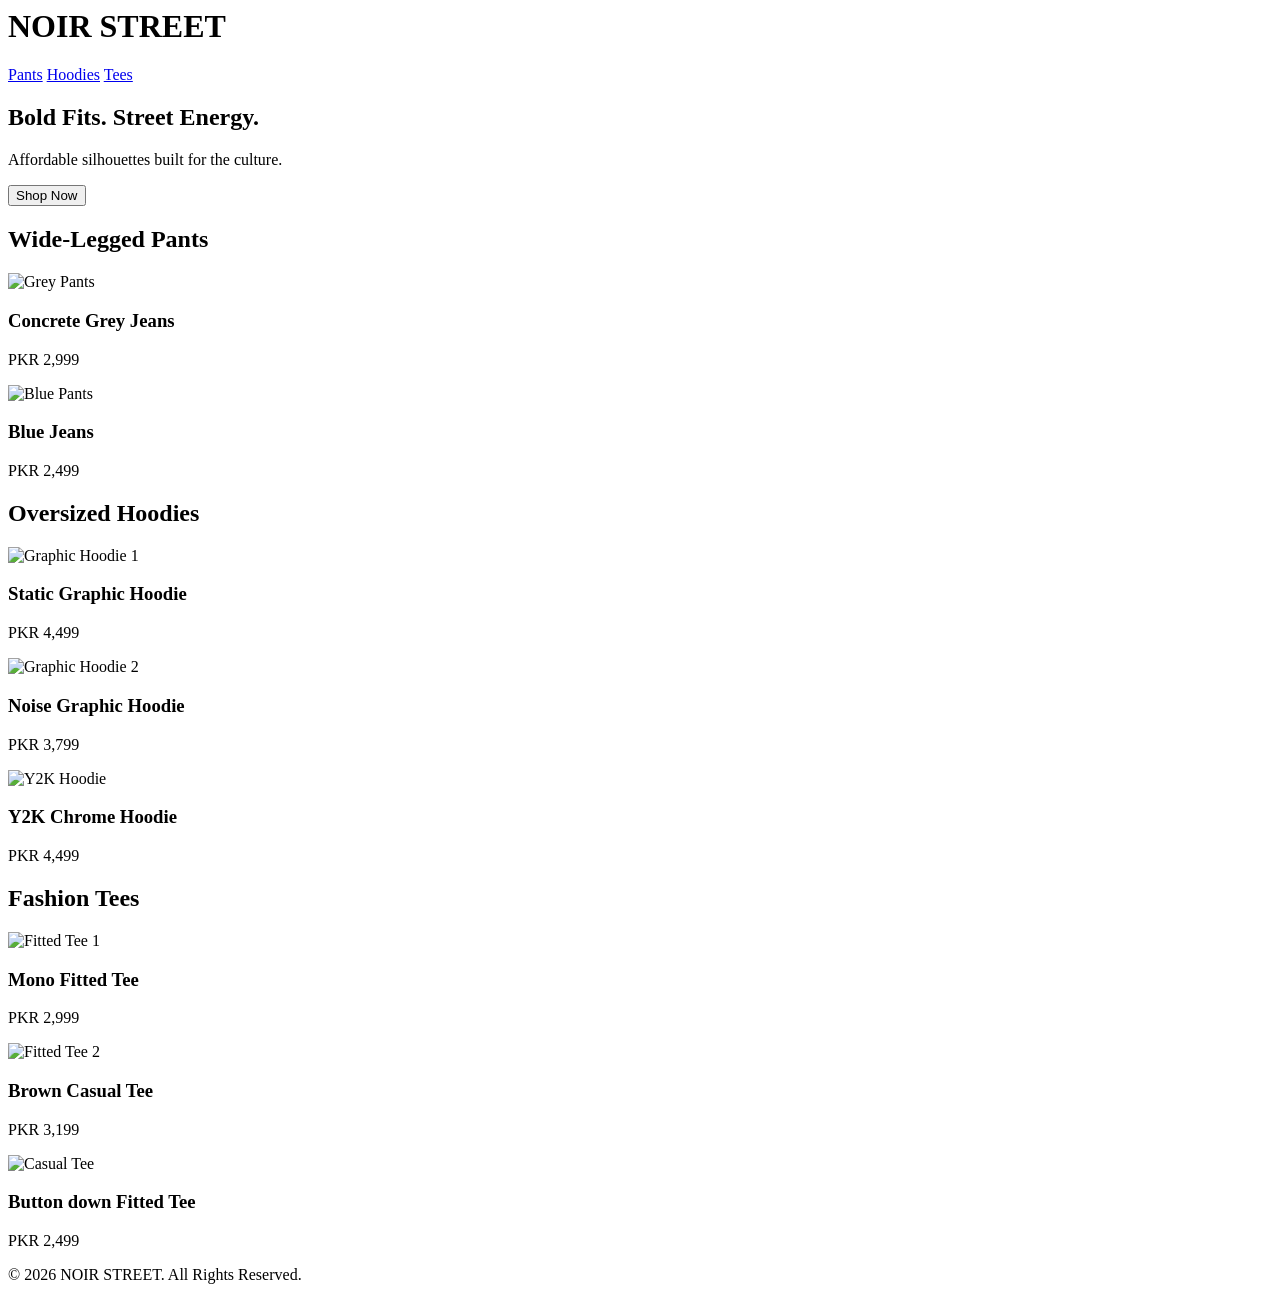
==== index.html @ 78a57d96 "Update and rename clothingBrand.html to index.html" ====
<html lang="en">
<head>
  <meta charset="UTF-8">
  <title>NOIR STREET</title>
  <link rel="stylesheet" href="style.css">
  <link href="https://fonts.googleapis.com/css2?family=Montserrat:wght@300;400;600&family=Oswald:wght@400;600&display=swap" rel="stylesheet">
</head>
<body>

<header>
  <h1>NOIR STREET</h1>
  <nav>
    <a href="#pants">Pants</a>
    <a href="#hoodies">Hoodies</a>
    <a href="#tees">Tees</a>
  </nav>
</header>

<section class="hero">
  <h2>Bold Fits. Street Energy.</h2>
  <p>Affordable silhouettes built for the culture.</p>
<a href="brandform.html">
  <button>Shop Now</button>
</a>
</section>

<!-- PANTS -->
<section id="pants" class="section">
  <h2>Wide-Legged Pants</h2>
  <div class="grid">
    <div class="card">
      <img src="grey-pants.png" alt="Grey Pants">
            <h3>Concrete Grey Jeans</h3>
      <p>PKR 2,999</p>
    </div>
    <div class="card">
      <img src="blue-pants.png" alt="Blue Pants">
      <h3>Blue Jeans</h3>
      <p>PKR 2,499</p>
    </div>
  </div>
</section>

<!-- HOODIES -->
<section id="hoodies" class="section dark">
  <h2>Oversized Hoodies</h2>
    <div class="grid">
    <div class="card">
      <img src="hoodie1.png" alt="Graphic Hoodie 1">
      <h3>Static Graphic Hoodie</h3>
      <p>PKR 4,499</p>
    </div>
    <div class="card">
      <img src="hoodie2.png" alt="Graphic Hoodie 2">
      <h3>Noise Graphic Hoodie</h3>
      <p>PKR 3,799</p>
    </div>
    <div class="card">
      <img src="hoodie3.png" alt="Y2K Hoodie">
      <h3>Y2K Chrome Hoodie</h3>
      <p>PKR 4,499</p>
    </div>
  </div>
</section>

<!-- TEES -->
<section id="tees" class="section">
  <h2>Fashion Tees</h2>
  <div class="grid">
    <div class="card">
      <img src="tee1.png" alt="Fitted Tee 1">
      <h3>Mono Fitted Tee</h3>
      <p>PKR 2,999</p>
    </div>
    <div class="card">
      <img src="tee2.png" alt="Fitted Tee 2">
      <h3>Brown Casual Tee</h3>
      <p>PKR 3,199</p>
    </div>
    <div class="card">
      <img src="tee3.png" alt="Casual Tee">
      <h3>Button down Fitted Tee</h3>
            <p>PKR 2,499</p>
    </div>
  </div>
</section>

<footer>
  <p>© 2026 NOIR STREET. All Rights Reserved.</p>
</footer>

</body>
</html>
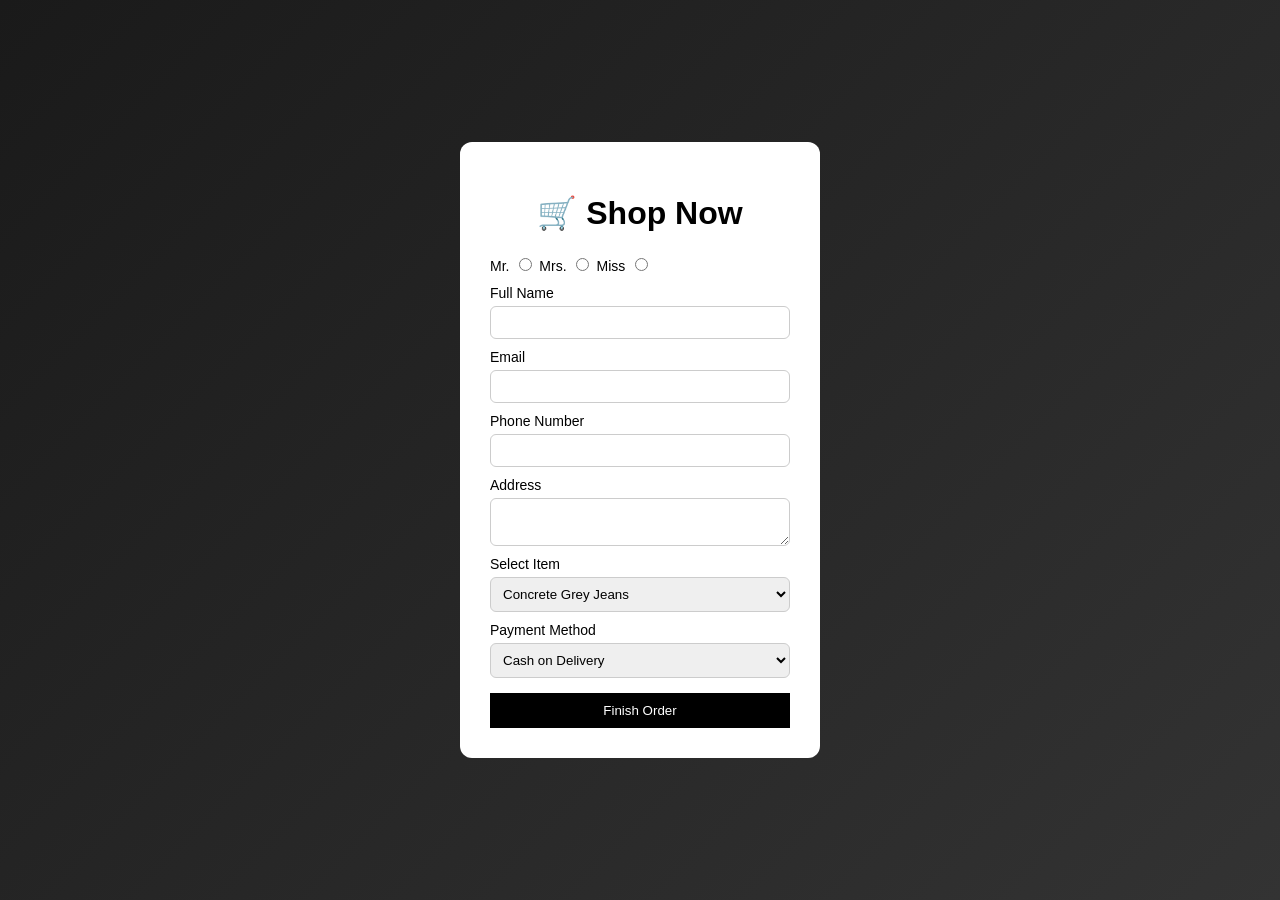
==== commit c51b4aa3: "l" ====
--- a/index.html
+++ b/index.html
@@ -1,93 +1,62 @@
+<!DOCTYPE html>
+
 <html lang="en">
+
 <head>
   <meta charset="UTF-8">
-  <title>NOIR STREET</title>
-  <link rel="stylesheet" href="style.css">
-  <link href="https://fonts.googleapis.com/css2?family=Montserrat:wght@300;400;600&family=Oswald:wght@400;600&display=swap" rel="stylesheet">
+  <title>Order NOIR STREET</title>
+  <link rel="stylesheet" href="form.css">
 </head>
+
 <body>
+<div class="form-container">
+  <h1>🛒 Shop Now</h1>
 
-<header>
-  <h1>NOIR STREET</h1>
-  <nav>
-    <a href="#pants">Pants</a>
-    <a href="#hoodies">Hoodies</a>
-    <a href="#tees">Tees</a>
-  </nav>
-</header>
+  <form>
+    <div>
+    <label>Mr.</label>
+    <input type="radio" name="title">
 
-<section class="hero">
-  <h2>Bold Fits. Street Energy.</h2>
-  <p>Affordable silhouettes built for the culture.</p>
-<a href="brandform.html">
-  <button>Shop Now</button>
-</a>
-</section>
+    <label>Mrs.</label>
+    <input type="radio" name="title">
 
-<!-- PANTS -->
-<section id="pants" class="section">
-  <h2>Wide-Legged Pants</h2>
-  <div class="grid">
-    <div class="card">
-      <img src="grey-pants.png" alt="Grey Pants">
-            <h3>Concrete Grey Jeans</h3>
-      <p>PKR 2,999</p>
+     <label>Miss</label>
+    <input type="radio" name="title">
     </div>
-    <div class="card">
-      <img src="blue-pants.png" alt="Blue Pants">
-      <h3>Blue Jeans</h3>
-      <p>PKR 2,499</p>
-    </div>
-  </div>
-</section>
 
-<!-- HOODIES -->
-<section id="hoodies" class="section dark">
-  <h2>Oversized Hoodies</h2>
-    <div class="grid">
-    <div class="card">
-      <img src="hoodie1.png" alt="Graphic Hoodie 1">
-      <h3>Static Graphic Hoodie</h3>
-      <p>PKR 4,499</p>
-    </div>
-    <div class="card">
-      <img src="hoodie2.png" alt="Graphic Hoodie 2">
-      <h3>Noise Graphic Hoodie</h3>
-      <p>PKR 3,799</p>
-    </div>
-    <div class="card">
-      <img src="hoodie3.png" alt="Y2K Hoodie">
-      <h3>Y2K Chrome Hoodie</h3>
-      <p>PKR 4,499</p>
-    </div>
-  </div>
-</section>
+    <label>Full Name</label>
+    <input type="text" required>
 
-<!-- TEES -->
-<section id="tees" class="section">
-  <h2>Fashion Tees</h2>
-  <div class="grid">
-    <div class="card">
-      <img src="tee1.png" alt="Fitted Tee 1">
-      <h3>Mono Fitted Tee</h3>
-      <p>PKR 2,999</p>
-    </div>
-    <div class="card">
-      <img src="tee2.png" alt="Fitted Tee 2">
-      <h3>Brown Casual Tee</h3>
-      <p>PKR 3,199</p>
-    </div>
-    <div class="card">
-      <img src="tee3.png" alt="Casual Tee">
-      <h3>Button down Fitted Tee</h3>
-            <p>PKR 2,499</p>
-    </div>
-  </div>
-</section>
+    <label>Email</label>
+    <input type="email" required>
 
-<footer>
-  <p>© 2026 NOIR STREET. All Rights Reserved.</p>
-</footer>
+    <label>Phone Number</label>
+    <input type="number" required>
+
+    <label>Address</label>
+    <textarea required></textarea>
+
+    <label>Select Item</label>
+    <select>
+      <option>Concrete Grey Jeans</option>
+      <option>Midnight Blue Jeans</option>
+      <option>Static Graphic Hoodie</option>
+      <option>Noise Graphic Hoodie</option>
+      <option>Y2K Chrome Hoodie</option>
+      <option>Mono Fitted Tee</option>
+      <option>Brown Casual Tee</option>
+      <option>Button down Fitted Tee</option>
+    </select>
+
+    <label>Payment Method</label>
+    <select>
+      <option>Cash on Delivery</option>
+      <option>Card</option>
+      <option>EasyPaisa / JazzCash</option>
+    </select>
+    <button type="submit">Finish Order</button>
+  </form>
+</div>
 
 </body>
 </html>
--- a/form.css
+++ b/form.css
@@ -0,0 +1,50 @@
+body {
+  margin: 0;
+  font-family: Arial, sans-serif;
+  background: linear-gradient(135deg, #1a1a1a, #333);
+  display: flex;
+  justify-content: center;
+  align-items: center;
+  height: 100vh;
+}
+
+.form-container {
+  background: #fff;
+  padding: 30px;
+  border-radius: 12px;
+  width: 300px;
+}
+
+h1 {
+  text-align: center;
+}
+
+form {
+  display: flex;
+  flex-direction: column;
+}
+
+label {
+  margin-top: 10px;
+  font-size: 14px;
+}
+
+input, textarea, select {
+  padding: 8px;
+  margin-top: 5px;
+  border-radius: 6px;
+  border: 1px solid #ccc;
+}
+
+button {
+  margin-top: 15px;
+  padding: 10px;
+  border: none;
+  background: black;
+  color: white;
+  cursor: pointer;
+}
+
+button:hover {
+  background: #333;
+}
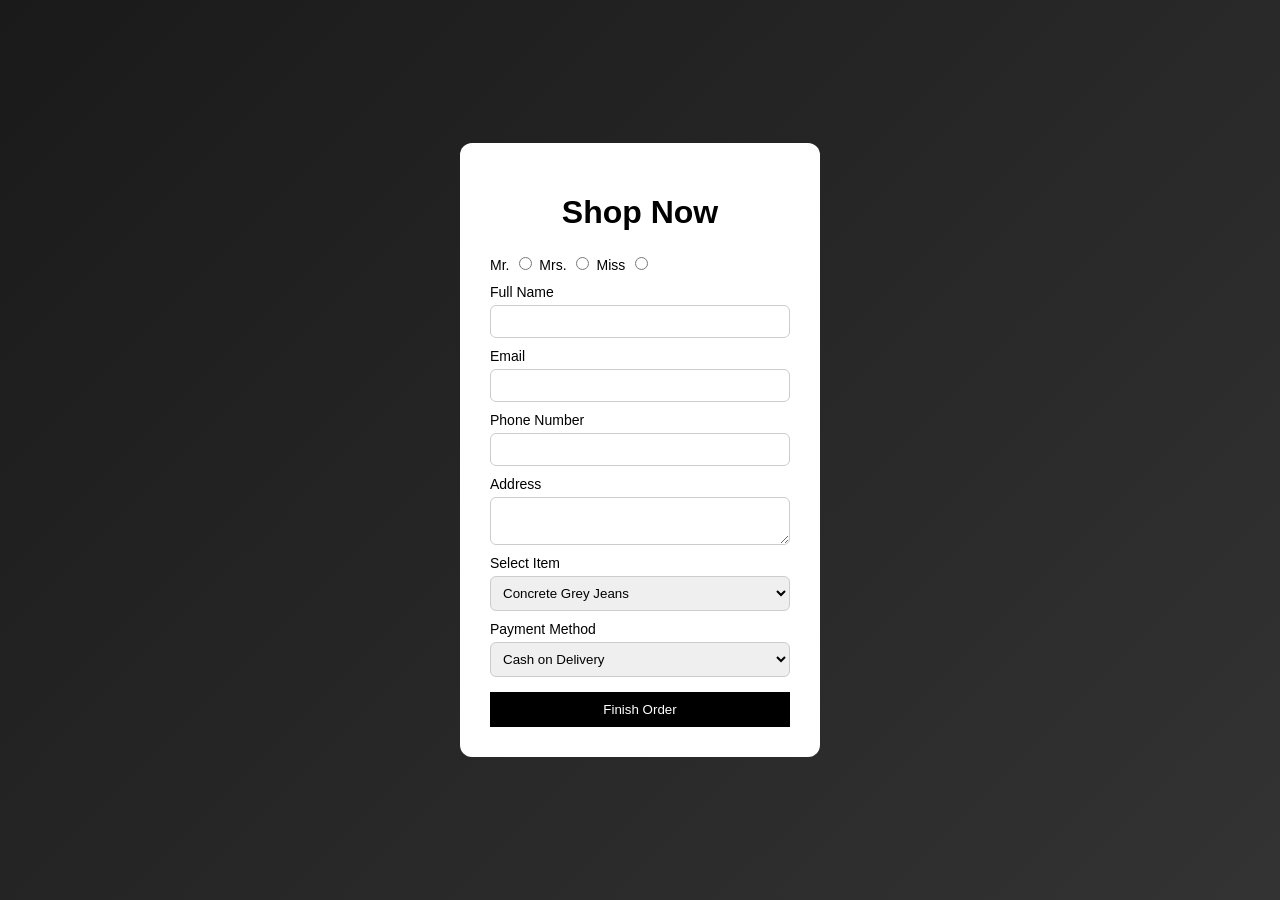
==== commit 0f265664: "Update index.html" ====
--- a/index.html
+++ b/index.html
@@ -10,7 +10,7 @@
 
 <body>
 <div class="form-container">
-  <h1>🛒 Shop Now</h1>
+  <h1>Shop Now</h1>
 
   <form>
     <div>
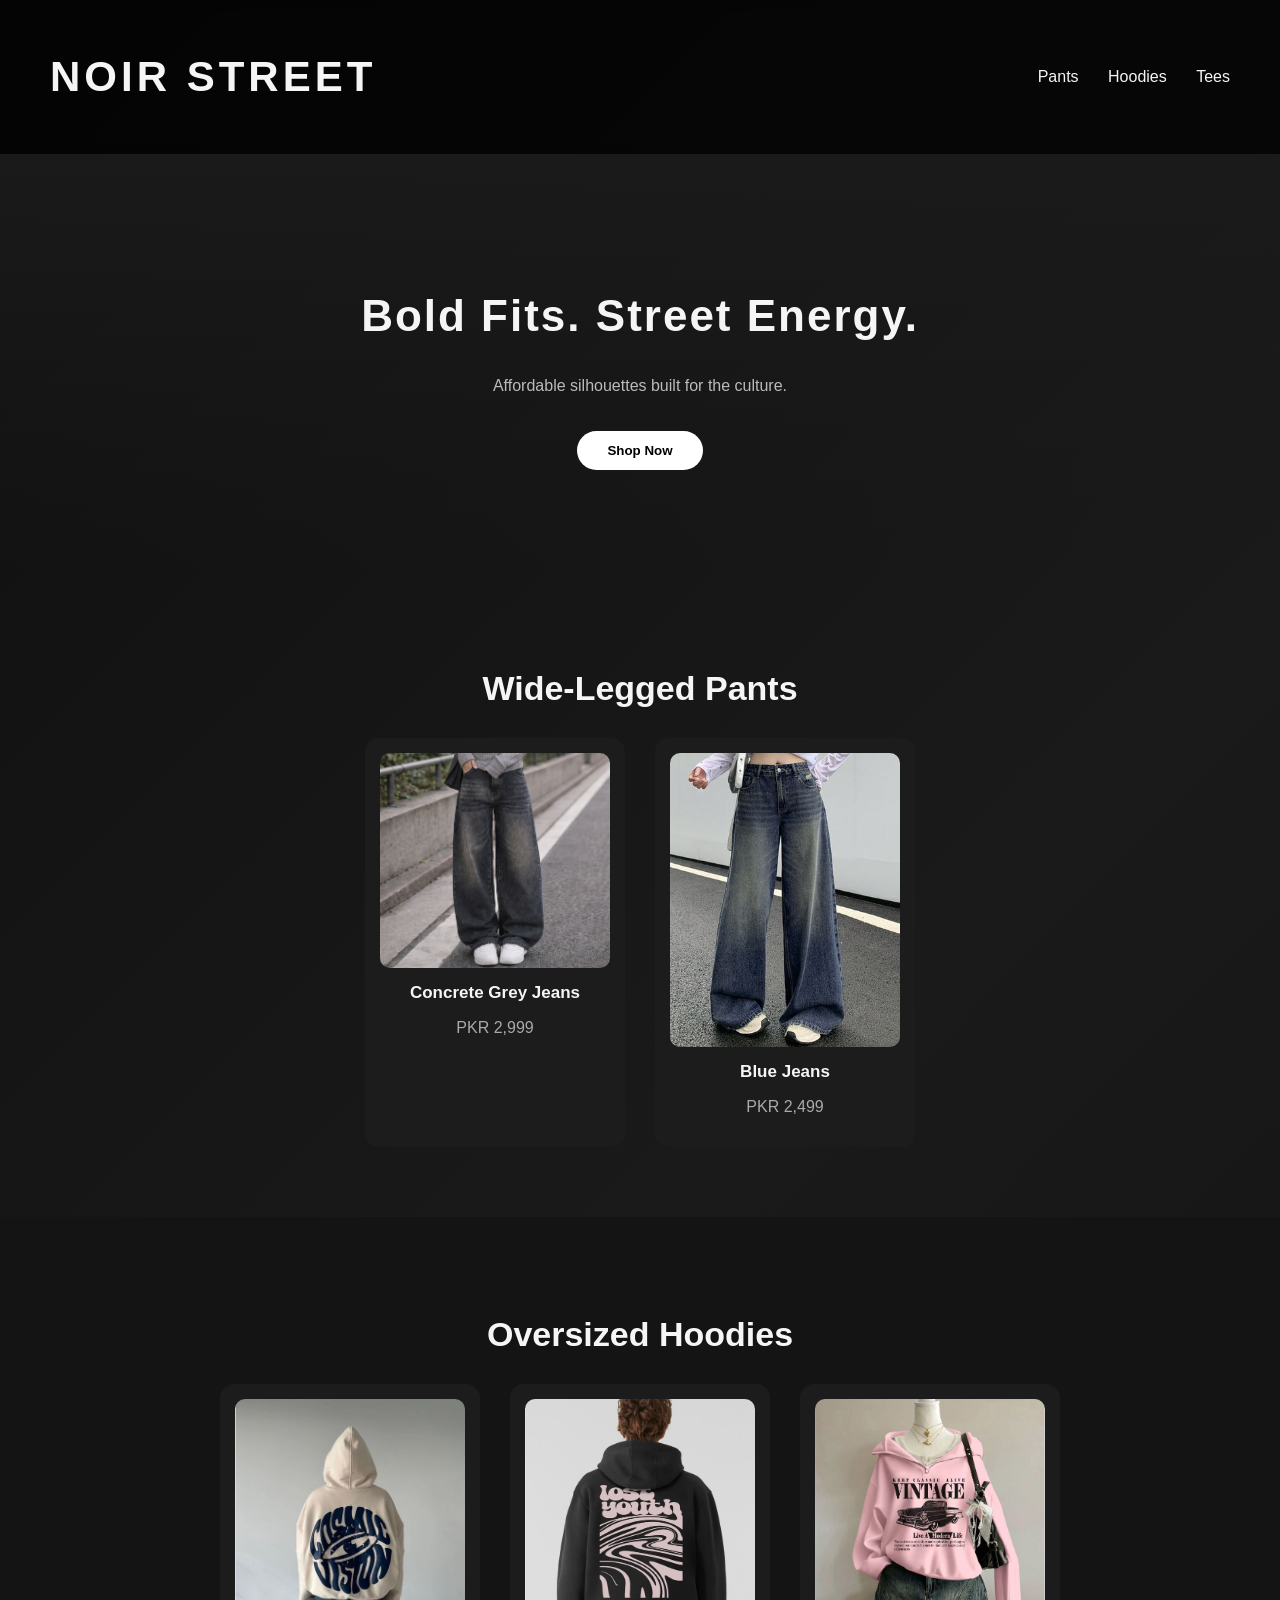
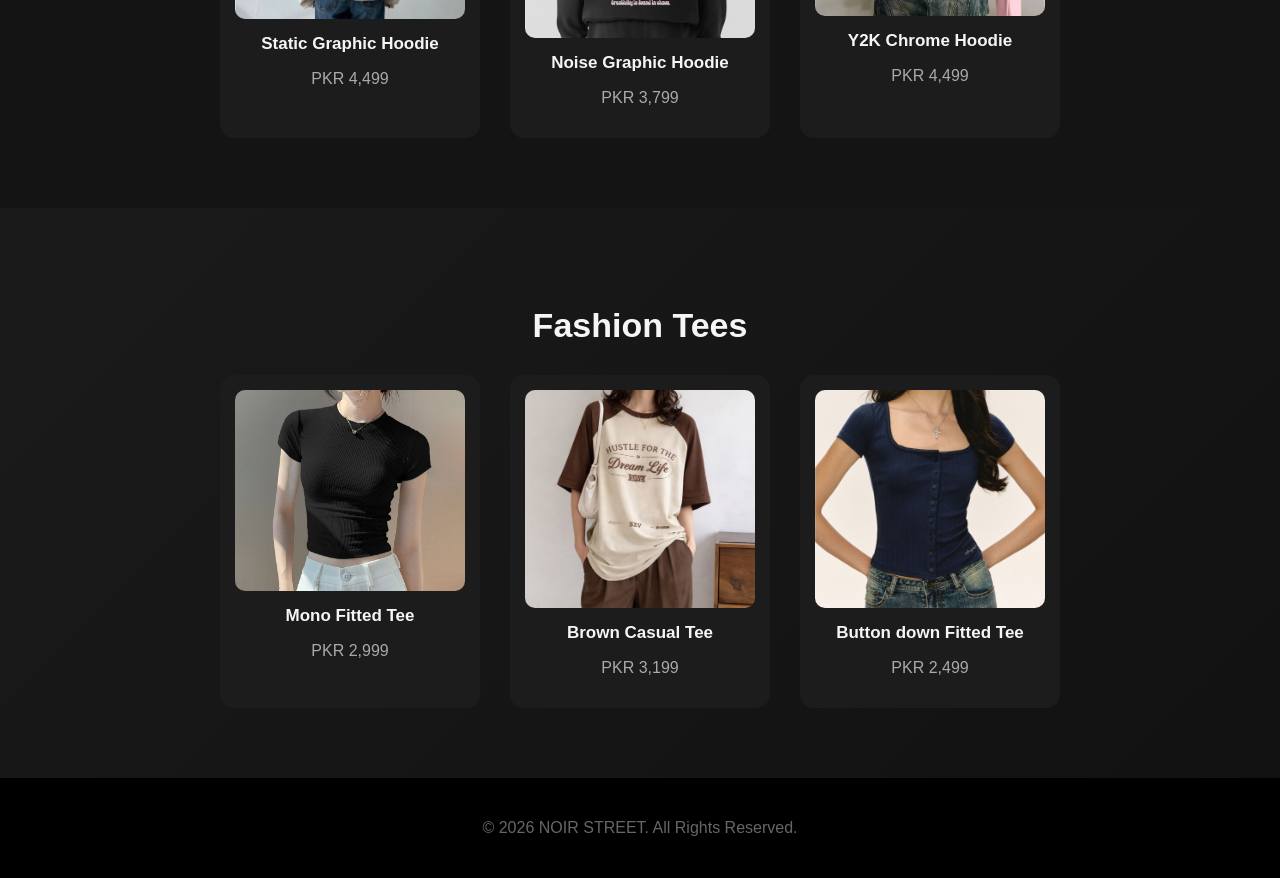
==== commit 1f62fece: "Rename clothingBrand.html to index.html" ====
--- a/index.html
+++ b/index.html
@@ -1,62 +1,93 @@
-<!DOCTYPE html>
-
 <html lang="en">
-
 <head>
   <meta charset="UTF-8">
-  <title>Order NOIR STREET</title>
-  <link rel="stylesheet" href="form.css">
+  <title>NOIR STREET</title>
+  <link rel="stylesheet" href="noirbrand.css">
+  <link href="https://fonts.googleapis.com/css2?family=Montserrat:wght@300;400;600&family=Oswald:wght@400;600&display=swap" rel="stylesheet">
 </head>
+<body>
 
-<body>
-<div class="form-container">
-  <h1>Shop Now</h1>
+<header>
+  <h1>NOIR STREET</h1>
+  <nav>
+    <a href="#pants">Pants</a>
+    <a href="#hoodies">Hoodies</a>
+    <a href="#tees">Tees</a>
+  </nav>
+</header>
 
-  <form>
-    <div>
-    <label>Mr.</label>
-    <input type="radio" name="title">
+<section class="hero">
+  <h2>Bold Fits. Street Energy.</h2>
+  <p>Affordable silhouettes built for the culture.</p>
+<a href="brandform.html">
+  <button>Shop Now</button>
+</a>
+</section>
 
-    <label>Mrs.</label>
-    <input type="radio" name="title">
+<!-- PANTS -->
+<section id="pants" class="section">
+  <h2>Wide-Legged Pants</h2>
+  <div class="grid">
+    <div class="card">
+      <img src="images/grey-pants.png" alt="Grey Pants">
+            <h3>Concrete Grey Jeans</h3>
+      <p>PKR 2,999</p>
+    </div>
+    <div class="card">
+      <img src="images/blue-pants.png" alt="Blue Pants">
+      <h3>Blue Jeans</h3>
+      <p>PKR 2,499</p>
+    </div>
+  </div>
+</section>
 
-     <label>Miss</label>
-    <input type="radio" name="title">
+<!-- HOODIES -->
+<section id="hoodies" class="section dark">
+  <h2>Oversized Hoodies</h2>
+    <div class="grid">
+    <div class="card">
+      <img src="images/hoodie1.png" alt="Graphic Hoodie 1">
+      <h3>Static Graphic Hoodie</h3>
+      <p>PKR 4,499</p>
     </div>
+    <div class="card">
+      <img src="images/hoodie2.png" alt="Graphic Hoodie 2">
+      <h3>Noise Graphic Hoodie</h3>
+      <p>PKR 3,799</p>
+    </div>
+    <div class="card">
+      <img src="images/hoodie3.png" alt="Y2K Hoodie">
+      <h3>Y2K Chrome Hoodie</h3>
+      <p>PKR 4,499</p>
+    </div>
+  </div>
+</section>
 
-    <label>Full Name</label>
-    <input type="text" required>
+<!-- TEES -->
+<section id="tees" class="section">
+  <h2>Fashion Tees</h2>
+  <div class="grid">
+    <div class="card">
+      <img src="images/tee1.png" alt="Fitted Tee 1">
+      <h3>Mono Fitted Tee</h3>
+      <p>PKR 2,999</p>
+    </div>
+    <div class="card">
+      <img src="images/tee2.png" alt="Fitted Tee 2">
+      <h3>Brown Casual Tee</h3>
+      <p>PKR 3,199</p>
+    </div>
+    <div class="card">
+      <img src="images/tee3.png" alt="Casual Tee">
+      <h3>Button down Fitted Tee</h3>
+            <p>PKR 2,499</p>
+    </div>
+  </div>
+</section>
 
-    <label>Email</label>
-    <input type="email" required>
-
-    <label>Phone Number</label>
-    <input type="number" required>
-
-    <label>Address</label>
-    <textarea required></textarea>
-
-    <label>Select Item</label>
-    <select>
-      <option>Concrete Grey Jeans</option>
-      <option>Midnight Blue Jeans</option>
-      <option>Static Graphic Hoodie</option>
-      <option>Noise Graphic Hoodie</option>
-      <option>Y2K Chrome Hoodie</option>
-      <option>Mono Fitted Tee</option>
-      <option>Brown Casual Tee</option>
-      <option>Button down Fitted Tee</option>
-    </select>
-
-    <label>Payment Method</label>
-    <select>
-      <option>Cash on Delivery</option>
-      <option>Card</option>
-      <option>EasyPaisa / JazzCash</option>
-    </select>
-    <button type="submit">Finish Order</button>
-  </form>
-</div>
+<footer>
+  <p>© 2026 NOIR STREET. All Rights Reserved.</p>
+</footer>
 
 </body>
 </html>
--- a/noirbrand.css
+++ b/noirbrand.css
@@ -0,0 +1,131 @@
+body {
+  margin: 0;
+  font-family: 'Montserrat', sans-serif;
+  background: linear-gradient(135deg, #0f0f0f, #1a1a1a, #111);
+  color: #f5f5f5;
+}
+
+/* HEADER */
+header {
+  display: flex;
+  justify-content: space-between;
+  align-items: center;
+  padding: 25px 50px;
+  background: rgba(0, 0, 0, 0.7);
+  backdrop-filter: blur(5px);
+  position: sticky;
+  top: 0;
+}
+
+header h1 {
+  font-family: 'Oswald', sans-serif;
+  letter-spacing: 4px;
+  font-size: 42px; 
+}
+
+/* NAV */
+nav a {
+  color: #f5f5f5;
+  margin-left: 25px;
+  text-decoration: none;
+  font-weight: 400;
+  transition: 0.2s;
+}
+
+nav a:hover {
+  color: #aaa;
+}
+
+/* HERO */
+.hero {
+  text-align: center;
+  padding: 100px 20px;
+  background: linear-gradient(to bottom, #1a1a1a, transparent);
+}
+
+.hero h2 {
+  font-size: 44px;
+  font-family: 'Oswald', sans-serif;
+  letter-spacing: 2px;
+}
+
+.hero p {
+  color: #bbb;
+  margin-top: 10px;
+}
+
+.hero button {
+  margin-top: 20px;
+  padding: 12px 30px;
+  border: none;
+  background: #fff;
+  color: #000;
+  font-weight: 600;
+  border-radius: 25px;
+  cursor: pointer;
+  transition: 0.2s;
+}
+
+.hero button:hover {
+  background: #ddd;
+}
+
+/* SECTIONS */
+.section {
+  padding: 70px 40px;
+  text-align: center;
+}
+
+.section h2 {
+  font-family: 'Oswald', sans-serif;
+  font-size: 34px;
+  margin-bottom: 30px;
+}
+
+.dark {
+  background: #141414;
+}
+
+/* GRID */
+.grid {
+  display: flex;
+  justify-content: center;
+  flex-wrap: wrap;
+  gap: 30px;
+}
+
+/* CARDS */
+.card {
+  background: #1c1c1c;
+  padding: 15px;
+  border-radius: 14px;
+  width: 230px;
+  transition: 0.3s ease;
+}
+
+.card:hover {
+  transform: translateY(-10px) scale(1.02);
+}
+
+.card img {
+  width: 100%;
+  border-radius: 10px;
+  margin-bottom: 10px;
+}
+
+.card h3 {
+  font-size: 17px;
+  margin: 5px 0;
+}
+
+.card p {
+  color: #aaa;
+}
+
+/* FOOTER */
+footer {
+  text-align: center;
+  padding: 25px;
+  background: #000;
+  color: #666;
+}
